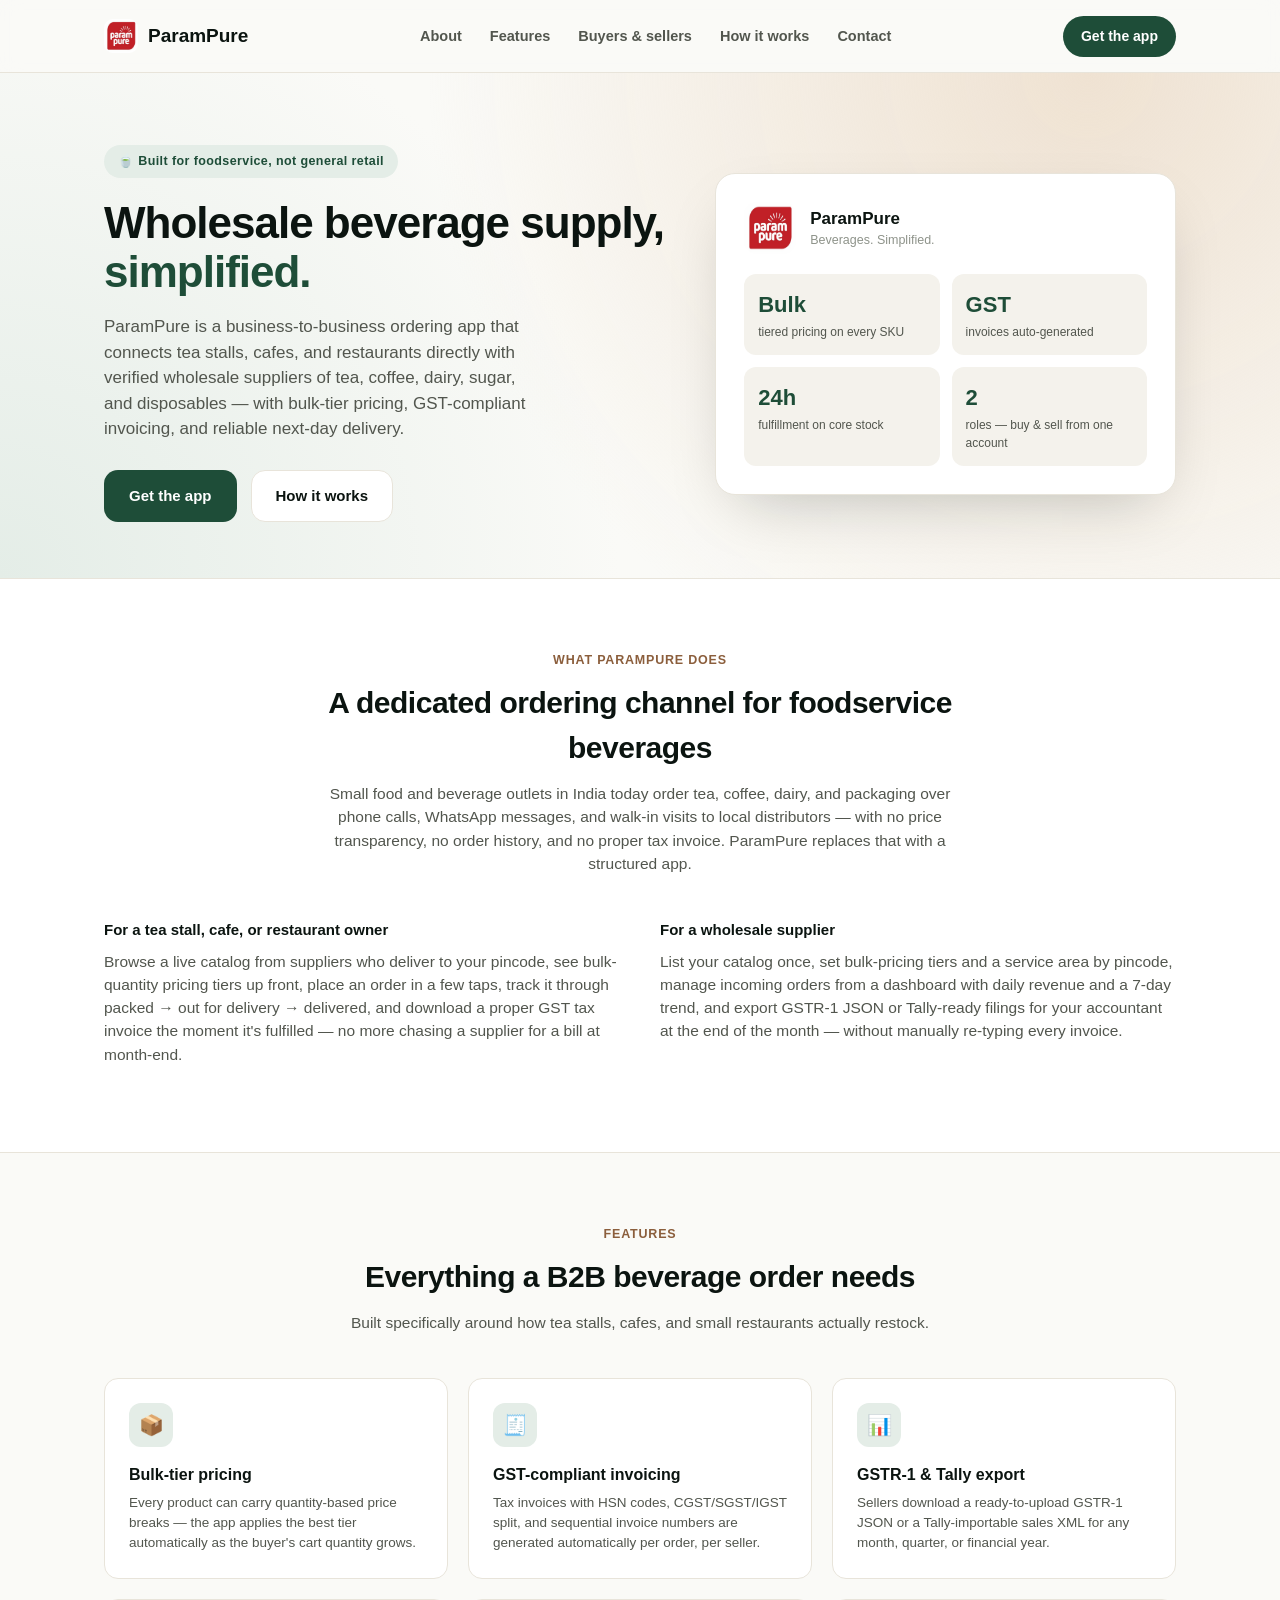
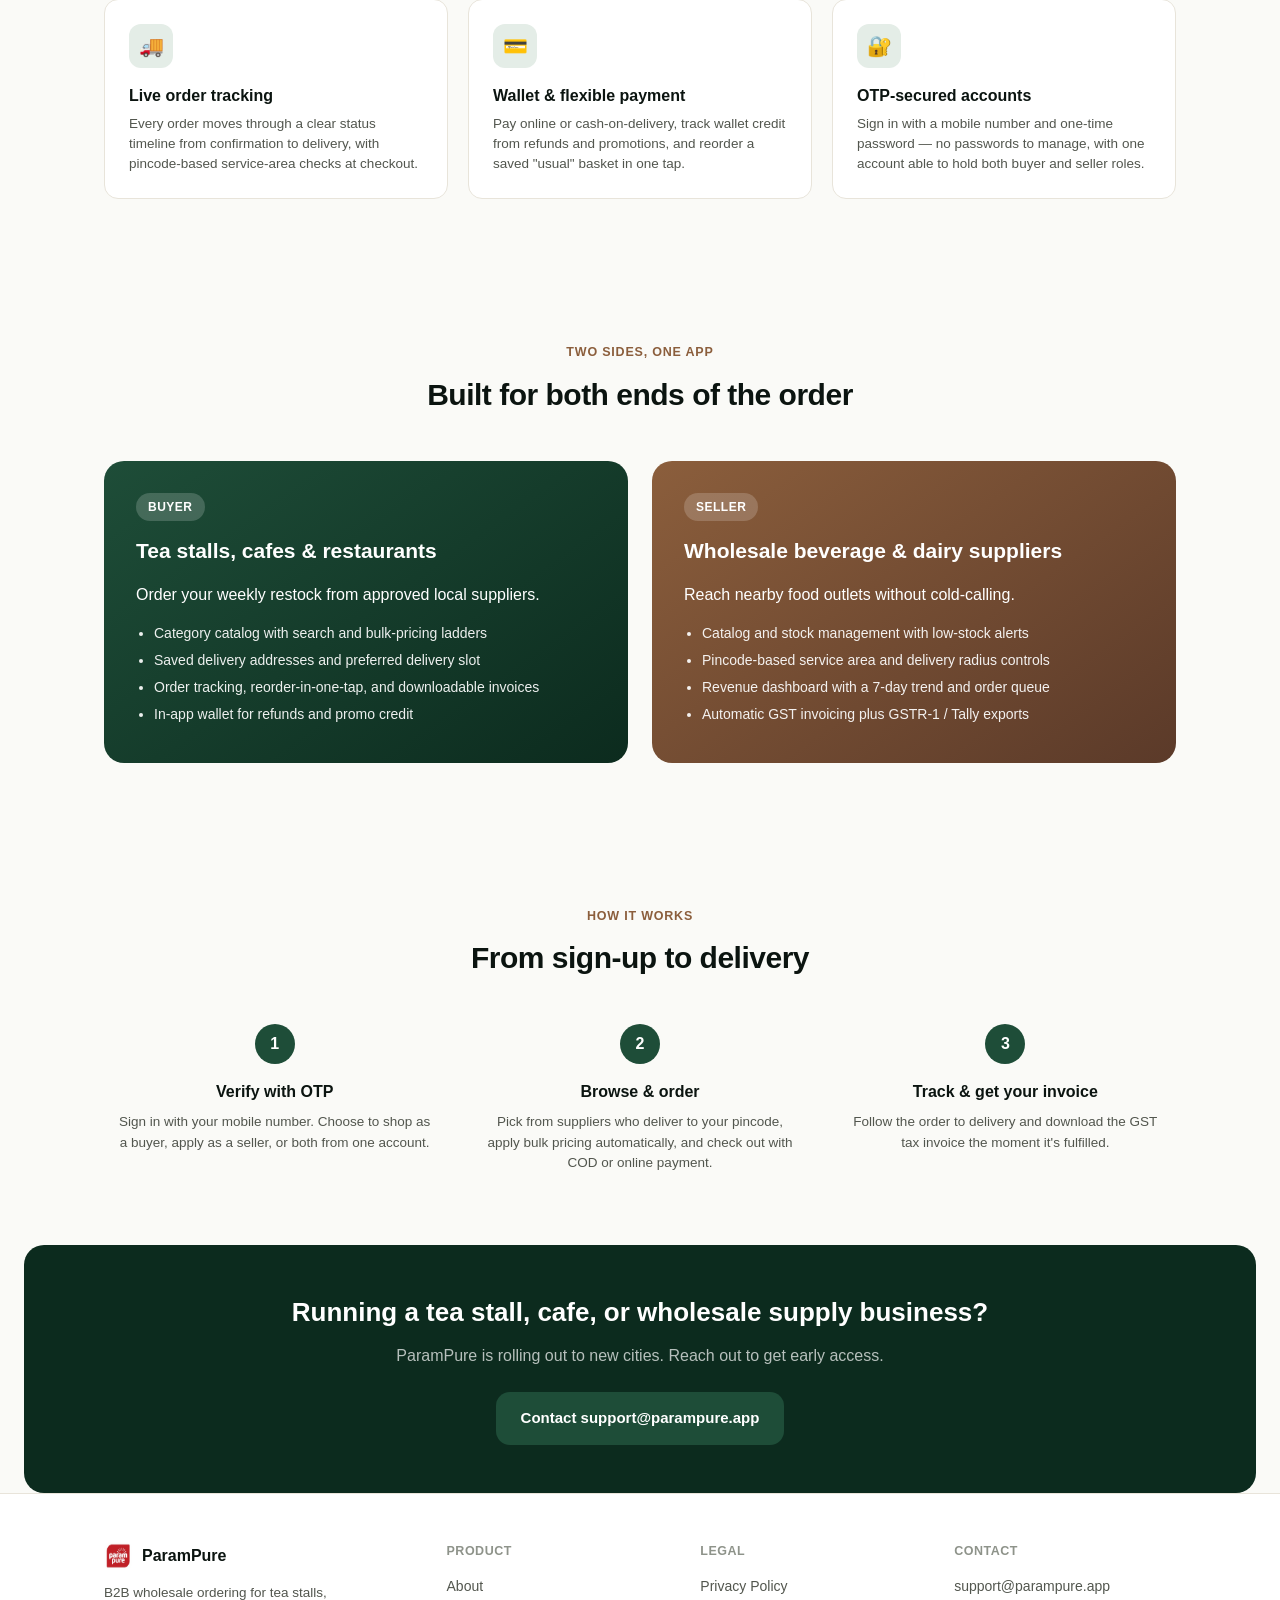
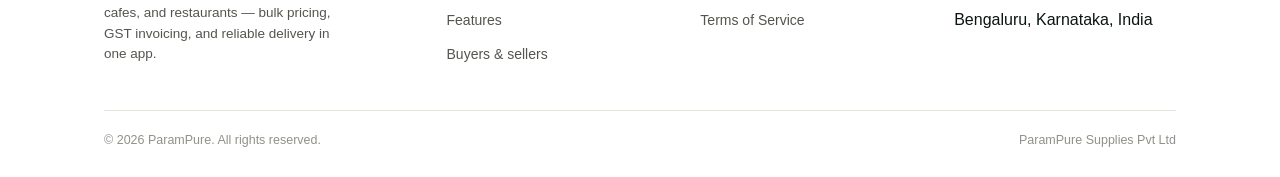
==== index.html @ ceb115aa "first commit" ====
<!doctype html>
<html lang="en">
<head>
<meta charset="utf-8" />
<meta name="viewport" content="width=device-width, initial-scale=1" />
<title>ParamPure — Wholesale beverage supply for tea stalls, cafes & restaurants</title>
<meta name="description" content="ParamPure is a B2B ordering app that connects tea stalls, cafes, and restaurants with verified wholesale beverage suppliers — bulk-tier pricing, GST-compliant invoicing, and next-day delivery." />
<link rel="icon" href="assets/favicon-32.png" sizes="32x32" />
<link rel="apple-touch-icon" href="assets/apple-touch-icon.png" />
<meta property="og:title" content="ParamPure — B2B beverage supply, simplified" />
<meta property="og:description" content="Bulk ordering, GST invoicing, and next-day delivery for tea stalls, cafes & restaurants." />
<meta property="og:image" content="assets/og-logo.png" />
<meta property="og:type" content="website" />
<link rel="stylesheet" href="assets/styles.css" />
</head>
<body>

<nav class="nav">
  <div class="wrap">
    <a class="brand" href="#top">
      <img src="assets/logo.png" alt="ParamPure logo" />
      ParamPure
    </a>
    <ul class="nav-links">
      <li><a href="#purpose">About</a></li>
      <li><a href="#features">Features</a></li>
      <li><a href="#roles">Buyers &amp; sellers</a></li>
      <li><a href="#how-it-works">How it works</a></li>
      <li><a href="#contact">Contact</a></li>
    </ul>
    <a class="nav-cta" href="#contact">Get the app</a>
  </div>
</nav>

<header class="hero" id="top">
  <div class="wrap">
    <div>
      <span class="eyebrow">🍵 Built for foodservice, not general retail</span>
      <h1>Wholesale beverage supply,<br><span>simplified.</span></h1>
      <p class="lede">
        ParamPure is a business-to-business ordering app that connects tea
        stalls, cafes, and restaurants directly with verified wholesale
        suppliers of tea, coffee, dairy, sugar, and disposables — with
        bulk-tier pricing, GST-compliant invoicing, and reliable next-day
        delivery.
      </p>
      <div class="cta-row">
        <a class="btn btn-primary" href="#contact">Get the app</a>
        <a class="btn btn-secondary" href="#purpose">How it works</a>
      </div>
    </div>
    <div class="hero-card">
      <div class="hero-card-top">
        <img src="assets/logo.png" alt="ParamPure" />
        <div>
          <div class="name">ParamPure</div>
          <div class="sub">Beverages. Simplified.</div>
        </div>
      </div>
      <div class="stat-grid">
        <div class="stat"><div class="num">Bulk</div><div class="label">tiered pricing on every SKU</div></div>
        <div class="stat"><div class="num">GST</div><div class="label">invoices auto-generated</div></div>
        <div class="stat"><div class="num">24h</div><div class="label">fulfillment on core stock</div></div>
        <div class="stat"><div class="num">2</div><div class="label">roles — buy &amp; sell from one account</div></div>
      </div>
    </div>
  </div>
</header>

<section class="purpose" id="purpose">
  <div class="wrap">
    <div class="section-head">
      <div class="kicker">What ParamPure does</div>
      <h2>A dedicated ordering channel for foodservice beverages</h2>
      <p>
        Small food and beverage outlets in India today order tea, coffee,
        dairy, and packaging over phone calls, WhatsApp messages, and
        walk-in visits to local distributors — with no price transparency,
        no order history, and no proper tax invoice. ParamPure replaces that
        with a structured app.
      </p>
    </div>
    <div class="purpose-grid">
      <div>
        <h3>For a tea stall, cafe, or restaurant owner</h3>
        <p>
          Browse a live catalog from suppliers who deliver to your pincode,
          see bulk-quantity pricing tiers up front, place an order in a
          few taps, track it through packed → out for delivery → delivered,
          and download a proper GST tax invoice the moment it's fulfilled —
          no more chasing a supplier for a bill at month-end.
        </p>
      </div>
      <div>
        <h3>For a wholesale supplier</h3>
        <p>
          List your catalog once, set bulk-pricing tiers and a service
          area by pincode, manage incoming orders from a dashboard with
          daily revenue and a 7-day trend, and export GSTR-1 JSON or
          Tally-ready filings for your accountant at the end of the
          month — without manually re-typing every invoice.
        </p>
      </div>
    </div>
  </div>
</section>

<section id="features">
  <div class="wrap">
    <div class="section-head">
      <div class="kicker">Features</div>
      <h2>Everything a B2B beverage order needs</h2>
      <p>Built specifically around how tea stalls, cafes, and small restaurants actually restock.</p>
    </div>
    <div class="features-grid">
      <div class="feature-card">
        <div class="feature-icon">📦</div>
        <h3>Bulk-tier pricing</h3>
        <p>Every product can carry quantity-based price breaks — the app applies the best tier automatically as the buyer's cart quantity grows.</p>
      </div>
      <div class="feature-card">
        <div class="feature-icon">🧾</div>
        <h3>GST-compliant invoicing</h3>
        <p>Tax invoices with HSN codes, CGST/SGST/IGST split, and sequential invoice numbers are generated automatically per order, per seller.</p>
      </div>
      <div class="feature-card">
        <div class="feature-icon">📊</div>
        <h3>GSTR-1 &amp; Tally export</h3>
        <p>Sellers download a ready-to-upload GSTR-1 JSON or a Tally-importable sales XML for any month, quarter, or financial year.</p>
      </div>
      <div class="feature-card">
        <div class="feature-icon">🚚</div>
        <h3>Live order tracking</h3>
        <p>Every order moves through a clear status timeline from confirmation to delivery, with pincode-based service-area checks at checkout.</p>
      </div>
      <div class="feature-card">
        <div class="feature-icon">💳</div>
        <h3>Wallet &amp; flexible payment</h3>
        <p>Pay online or cash-on-delivery, track wallet credit from refunds and promotions, and reorder a saved "usual" basket in one tap.</p>
      </div>
      <div class="feature-card">
        <div class="feature-icon">🔐</div>
        <h3>OTP-secured accounts</h3>
        <p>Sign in with a mobile number and one-time password — no passwords to manage, with one account able to hold both buyer and seller roles.</p>
      </div>
    </div>
  </div>
</section>

<section id="roles">
  <div class="wrap">
    <div class="section-head">
      <div class="kicker">Two sides, one app</div>
      <h2>Built for both ends of the order</h2>
    </div>
    <div class="roles-grid">
      <div class="role-card buyer">
        <span class="tag">BUYER</span>
        <h3>Tea stalls, cafes &amp; restaurants</h3>
        <p>Order your weekly restock from approved local suppliers.</p>
        <ul>
          <li>Category catalog with search and bulk-pricing ladders</li>
          <li>Saved delivery addresses and preferred delivery slot</li>
          <li>Order tracking, reorder-in-one-tap, and downloadable invoices</li>
          <li>In-app wallet for refunds and promo credit</li>
        </ul>
      </div>
      <div class="role-card seller">
        <span class="tag">SELLER</span>
        <h3>Wholesale beverage &amp; dairy suppliers</h3>
        <p>Reach nearby food outlets without cold-calling.</p>
        <ul>
          <li>Catalog and stock management with low-stock alerts</li>
          <li>Pincode-based service area and delivery radius controls</li>
          <li>Revenue dashboard with a 7-day trend and order queue</li>
          <li>Automatic GST invoicing plus GSTR-1 / Tally exports</li>
        </ul>
      </div>
    </div>
  </div>
</section>

<section id="how-it-works">
  <div class="wrap">
    <div class="section-head">
      <div class="kicker">How it works</div>
      <h2>From sign-up to delivery</h2>
    </div>
    <div class="steps">
      <div class="step">
        <div class="step-num">1</div>
        <h3>Verify with OTP</h3>
        <p>Sign in with your mobile number. Choose to shop as a buyer, apply as a seller, or both from one account.</p>
      </div>
      <div class="step">
        <div class="step-num">2</div>
        <h3>Browse &amp; order</h3>
        <p>Pick from suppliers who deliver to your pincode, apply bulk pricing automatically, and check out with COD or online payment.</p>
      </div>
      <div class="step">
        <div class="step-num">3</div>
        <h3>Track &amp; get your invoice</h3>
        <p>Follow the order to delivery and download the GST tax invoice the moment it's fulfilled.</p>
      </div>
    </div>
  </div>
</section>

<div class="cta-band">
  <h2>Running a tea stall, cafe, or wholesale supply business?</h2>
  <p>ParamPure is rolling out to new cities. Reach out to get early access.</p>
  <div class="cta-row" id="contact">
    <a class="btn btn-primary" href="mailto:support@parampure.app">Contact support@parampure.app</a>
  </div>
</div>

<footer>
  <div class="wrap">
    <div class="footer-grid">
      <div>
        <div class="footer-brand">
          <img src="assets/logo.png" alt="ParamPure logo" />
          ParamPure
        </div>
        <p class="footer-desc">B2B wholesale ordering for tea stalls, cafes, and restaurants — bulk pricing, GST invoicing, and reliable delivery in one app.</p>
      </div>
      <div class="footer-col">
        <h4>Product</h4>
        <ul>
          <li><a href="#purpose">About</a></li>
          <li><a href="#features">Features</a></li>
          <li><a href="#roles">Buyers &amp; sellers</a></li>
        </ul>
      </div>
      <div class="footer-col">
        <h4>Legal</h4>
        <ul>
          <li><a href="privacy.html">Privacy Policy</a></li>
          <li><a href="terms.html">Terms of Service</a></li>
        </ul>
      </div>
      <div class="footer-col">
        <h4>Contact</h4>
        <ul>
          <li><a href="mailto:support@parampure.app">support@parampure.app</a></li>
          <li>Bengaluru, Karnataka, India</li>
        </ul>
      </div>
    </div>
    <div class="footer-bottom">
      <span>© 2026 ParamPure. All rights reserved.</span>
      <span>ParamPure Supplies Pvt Ltd</span>
    </div>
  </div>
</footer>

</body>
</html>
---- assets/styles.css ----
:root {
  --primary: #1e4d38;
  --primary-dark: #0c2b1e;
  --primary-soft: #e4ede7;
  --accent: #8b5e3c;
  --accent-soft: #efe2d2;
  --gold: #c9a24a;
  --gold-soft: #f6eed4;
  --bg: #fafaf7;
  --surface: #ffffff;
  --surface-alt: #f4f2ec;
  --border: #e8e4da;
  --text: #0b1410;
  --text-secondary: #52564e;
  --text-muted: #8e938a;
  --radius-lg: 20px;
  --radius-md: 14px;
  --max-w: 1120px;
}

* { box-sizing: border-box; }

html { scroll-behavior: smooth; }

body {
  margin: 0;
  font-family: "Inter", -apple-system, BlinkMacSystemFont, "Segoe UI", Roboto, sans-serif;
  background: var(--bg);
  color: var(--text);
  line-height: 1.5;
  -webkit-font-smoothing: antialiased;
}

a { color: inherit; }

img { max-width: 100%; display: block; }

.wrap {
  max-width: var(--max-w);
  margin: 0 auto;
  padding: 0 24px;
}

/* ---------- Nav ---------- */
.nav {
  position: sticky;
  top: 0;
  z-index: 50;
  background: rgba(250, 250, 247, 0.85);
  backdrop-filter: blur(10px);
  border-bottom: 1px solid var(--border);
}
.nav .wrap {
  display: flex;
  align-items: center;
  justify-content: space-between;
  height: 72px;
}
.brand {
  display: flex;
  align-items: center;
  gap: 10px;
  font-weight: 800;
  font-size: 19px;
  text-decoration: none;
  color: var(--text);
}
.brand img { width: 34px; height: 34px; border-radius: 9px; }
.nav-links {
  display: flex;
  gap: 28px;
  list-style: none;
  margin: 0;
  padding: 0;
}
.nav-links a {
  text-decoration: none;
  font-size: 14.5px;
  font-weight: 600;
  color: var(--text-secondary);
  transition: color .15s;
}
.nav-links a:hover { color: var(--primary); }
.nav-cta {
  display: inline-flex;
  align-items: center;
  gap: 6px;
  background: var(--primary);
  color: #fff;
  padding: 10px 18px;
  border-radius: 999px;
  font-weight: 700;
  font-size: 14px;
  text-decoration: none;
  white-space: nowrap;
}
.nav-toggle { display: none; }

@media (max-width: 800px) {
  .nav-links { display: none; }
  .nav-toggle {
    display: inline-flex;
    background: none;
    border: none;
    cursor: pointer;
    padding: 8px;
  }
}

/* ---------- Hero ---------- */
.hero {
  padding: 72px 0 56px;
  background:
    radial-gradient(circle at 85% 0%, var(--accent-soft) 0%, transparent 55%),
    radial-gradient(circle at 0% 100%, var(--primary-soft) 0%, transparent 45%);
}
.hero .wrap {
  display: grid;
  grid-template-columns: 1.1fr 0.9fr;
  gap: 48px;
  align-items: center;
}
.eyebrow {
  display: inline-flex;
  align-items: center;
  gap: 8px;
  background: var(--primary-soft);
  color: var(--primary);
  font-weight: 700;
  font-size: 12.5px;
  letter-spacing: 0.4px;
  padding: 7px 14px;
  border-radius: 999px;
  margin-bottom: 20px;
}
h1 {
  font-size: 44px;
  line-height: 1.12;
  letter-spacing: -1px;
  font-weight: 800;
  margin: 0 0 18px;
}
h1 span { color: var(--primary); }
.lede {
  font-size: 17px;
  color: var(--text-secondary);
  max-width: 46ch;
  margin: 0 0 28px;
}
.cta-row { display: flex; gap: 14px; flex-wrap: wrap; }
.btn {
  display: inline-flex;
  align-items: center;
  gap: 8px;
  padding: 14px 24px;
  border-radius: 14px;
  font-weight: 700;
  font-size: 15px;
  text-decoration: none;
  border: 1px solid transparent;
}
.btn-primary { background: var(--primary); color: #fff; }
.btn-secondary { background: var(--surface); color: var(--text); border-color: var(--border); }

.hero-card {
  background: var(--surface);
  border: 1px solid var(--border);
  border-radius: var(--radius-lg);
  padding: 28px;
  box-shadow: 0 24px 60px -24px rgba(11, 20, 16, 0.25);
}
.hero-card-top {
  display: flex;
  align-items: center;
  gap: 14px;
  margin-bottom: 20px;
}
.hero-card-top img { width: 52px; height: 52px; border-radius: 14px; }
.hero-card-top .name { font-weight: 800; font-size: 17px; }
.hero-card-top .sub { font-size: 12.5px; color: var(--text-muted); }
.stat-grid {
  display: grid;
  grid-template-columns: repeat(2, 1fr);
  gap: 12px;
}
.stat {
  background: var(--surface-alt);
  border-radius: 12px;
  padding: 14px;
}
.stat .num { font-size: 22px; font-weight: 800; color: var(--primary); }
.stat .label { font-size: 12px; color: var(--text-secondary); margin-top: 2px; }

@media (max-width: 800px) {
  .hero .wrap { grid-template-columns: 1fr; }
  h1 { font-size: 32px; }
}

/* ---------- Section shells ---------- */
section { padding: 72px 0; }
.section-head { max-width: 640px; margin: 0 auto 44px; text-align: center; }
.section-head .kicker {
  color: var(--accent);
  font-weight: 800;
  font-size: 12.5px;
  letter-spacing: 0.8px;
  text-transform: uppercase;
  margin-bottom: 10px;
}
.section-head h2 { font-size: 30px; letter-spacing: -0.5px; margin: 0 0 12px; }
.section-head p { color: var(--text-secondary); font-size: 15.5px; margin: 0; }

/* ---------- Purpose ---------- */
.purpose { background: var(--surface); border-top: 1px solid var(--border); border-bottom: 1px solid var(--border); }
.purpose-grid {
  display: grid;
  grid-template-columns: repeat(2, 1fr);
  gap: 40px;
  align-items: start;
}
.purpose-grid p { color: var(--text-secondary); font-size: 15.5px; margin: 0 0 14px; }
.purpose-grid h3 { font-size: 15px; margin: 0 0 8px; }
@media (max-width: 800px) { .purpose-grid { grid-template-columns: 1fr; } }

/* ---------- Features ---------- */
.features-grid {
  display: grid;
  grid-template-columns: repeat(3, 1fr);
  gap: 20px;
}
.feature-card {
  background: var(--surface);
  border: 1px solid var(--border);
  border-radius: var(--radius-md);
  padding: 24px;
}
.feature-icon {
  width: 44px;
  height: 44px;
  border-radius: 12px;
  background: var(--primary-soft);
  display: flex;
  align-items: center;
  justify-content: center;
  margin-bottom: 16px;
  font-size: 20px;
}
.feature-card h3 { font-size: 16px; margin: 0 0 6px; }
.feature-card p { font-size: 13.5px; color: var(--text-secondary); margin: 0; }
@media (max-width: 900px) { .features-grid { grid-template-columns: repeat(2, 1fr); } }
@media (max-width: 600px) { .features-grid { grid-template-columns: 1fr; } }

/* ---------- Roles (buyer/seller) ---------- */
.roles-grid { display: grid; grid-template-columns: 1fr 1fr; gap: 24px; }
.role-card {
  border-radius: var(--radius-lg);
  padding: 32px;
  color: #fff;
}
.role-card.buyer { background: linear-gradient(145deg, var(--primary) 0%, var(--primary-dark) 100%); }
.role-card.seller { background: linear-gradient(145deg, var(--accent) 0%, #5b3a29 100%); }
.role-card .tag {
  display: inline-block;
  background: rgba(255,255,255,0.18);
  font-size: 12px;
  font-weight: 700;
  letter-spacing: 0.5px;
  padding: 5px 12px;
  border-radius: 999px;
  margin-bottom: 14px;
}
.role-card h3 { font-size: 21px; margin: 0 0 10px; }
.role-card ul { padding-left: 18px; margin: 16px 0 0; font-size: 14px; opacity: 0.92; }
.role-card li { margin-bottom: 6px; }
@media (max-width: 800px) { .roles-grid { grid-template-columns: 1fr; } }

/* ---------- Steps ---------- */
.steps { display: grid; grid-template-columns: repeat(3, 1fr); gap: 24px; }
.step { text-align: center; padding: 0 12px; }
.step-num {
  width: 40px; height: 40px;
  border-radius: 50%;
  background: var(--primary);
  color: #fff;
  display: flex; align-items: center; justify-content: center;
  font-weight: 800;
  margin: 0 auto 16px;
}
.step h3 { font-size: 16px; margin: 0 0 8px; }
.step p { font-size: 13.5px; color: var(--text-secondary); margin: 0; }
@media (max-width: 800px) { .steps { grid-template-columns: 1fr; gap: 32px; } }

/* ---------- CTA band ---------- */
.cta-band {
  background: var(--primary-dark);
  color: #fff;
  border-radius: var(--radius-lg);
  padding: 48px;
  text-align: center;
  margin: 0 24px;
}
.cta-band h2 { font-size: 26px; margin: 0 0 12px; }
.cta-band p { color: rgba(255,255,255,0.7); margin: 0 0 24px; }
.cta-band .cta-row { justify-content: center; }
.cta-band .btn-secondary { background: rgba(255,255,255,0.1); color: #fff; border-color: rgba(255,255,255,0.2); }

/* ---------- Footer ---------- */
footer { background: var(--surface); border-top: 1px solid var(--border); padding: 48px 0 28px; }
.footer-grid {
  display: grid;
  grid-template-columns: 1.4fr 1fr 1fr 1fr;
  gap: 32px;
  margin-bottom: 32px;
}
.footer-brand { display: flex; align-items: center; gap: 10px; font-weight: 800; margin-bottom: 10px; }
.footer-brand img { width: 28px; height: 28px; border-radius: 8px; }
.footer-desc { color: var(--text-secondary); font-size: 13.5px; max-width: 32ch; }
.footer-col h4 { font-size: 12.5px; text-transform: uppercase; letter-spacing: 0.5px; color: var(--text-muted); margin: 0 0 14px; }
.footer-col ul { list-style: none; padding: 0; margin: 0; }
.footer-col li { margin-bottom: 10px; }
.footer-col a { text-decoration: none; font-size: 14px; color: var(--text-secondary); }
.footer-col a:hover { color: var(--primary); }
.footer-bottom {
  border-top: 1px solid var(--border);
  padding-top: 20px;
  display: flex;
  justify-content: space-between;
  flex-wrap: wrap;
  gap: 10px;
  font-size: 12.5px;
  color: var(--text-muted);
}
@media (max-width: 800px) { .footer-grid { grid-template-columns: 1fr 1fr; } }
@media (max-width: 500px) { .footer-grid { grid-template-columns: 1fr; } }

/* ---------- Legal pages ---------- */
.legal-doc { max-width: 760px; margin: 0 auto; padding: 56px 24px 80px; }
.legal-doc h1 { font-size: 30px; margin-bottom: 4px; }
.legal-doc .updated { color: var(--text-muted); font-size: 13px; margin-bottom: 32px; }
.legal-doc h2 { font-size: 17px; margin: 28px 0 8px; }
.legal-doc p { color: var(--text-secondary); font-size: 14.5px; line-height: 1.6; margin: 0; }
.legal-doc .contact-note { text-align: center; margin-top: 40px; color: var(--text-muted); font-size: 13px; }
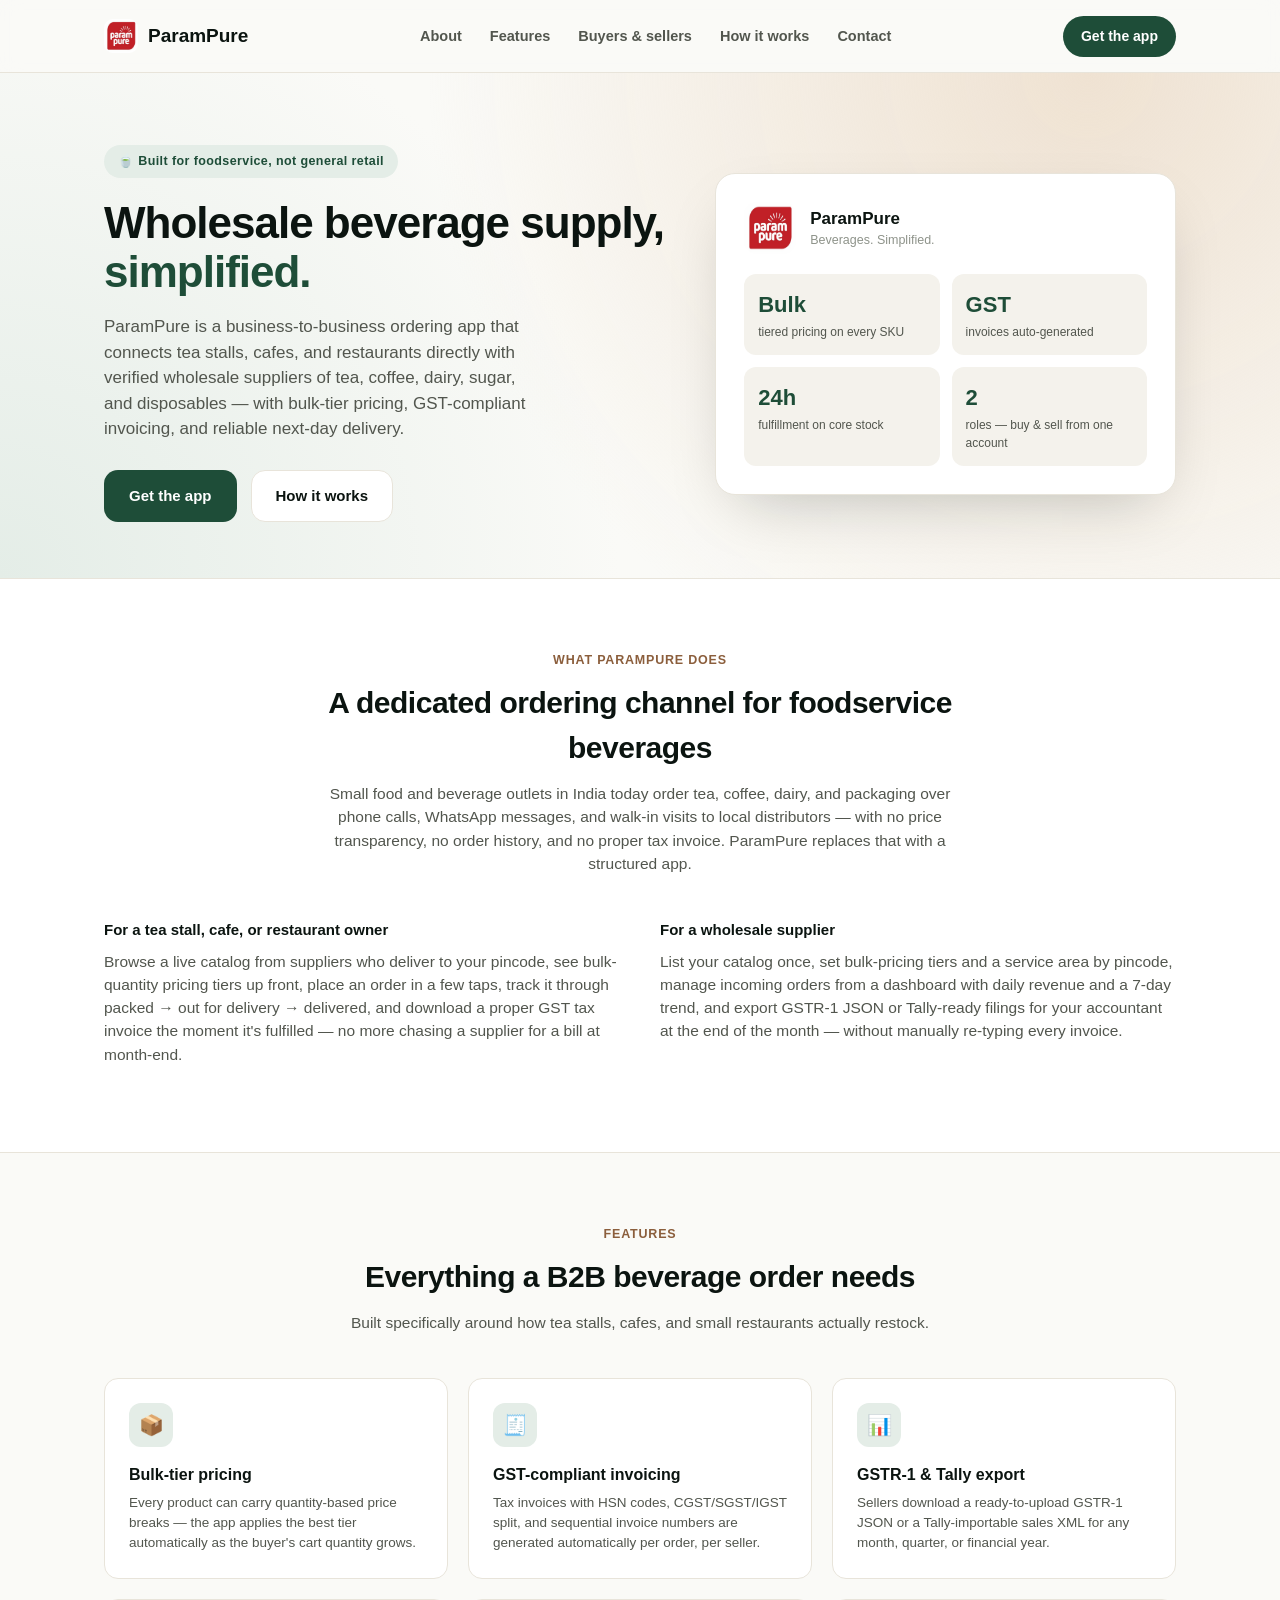
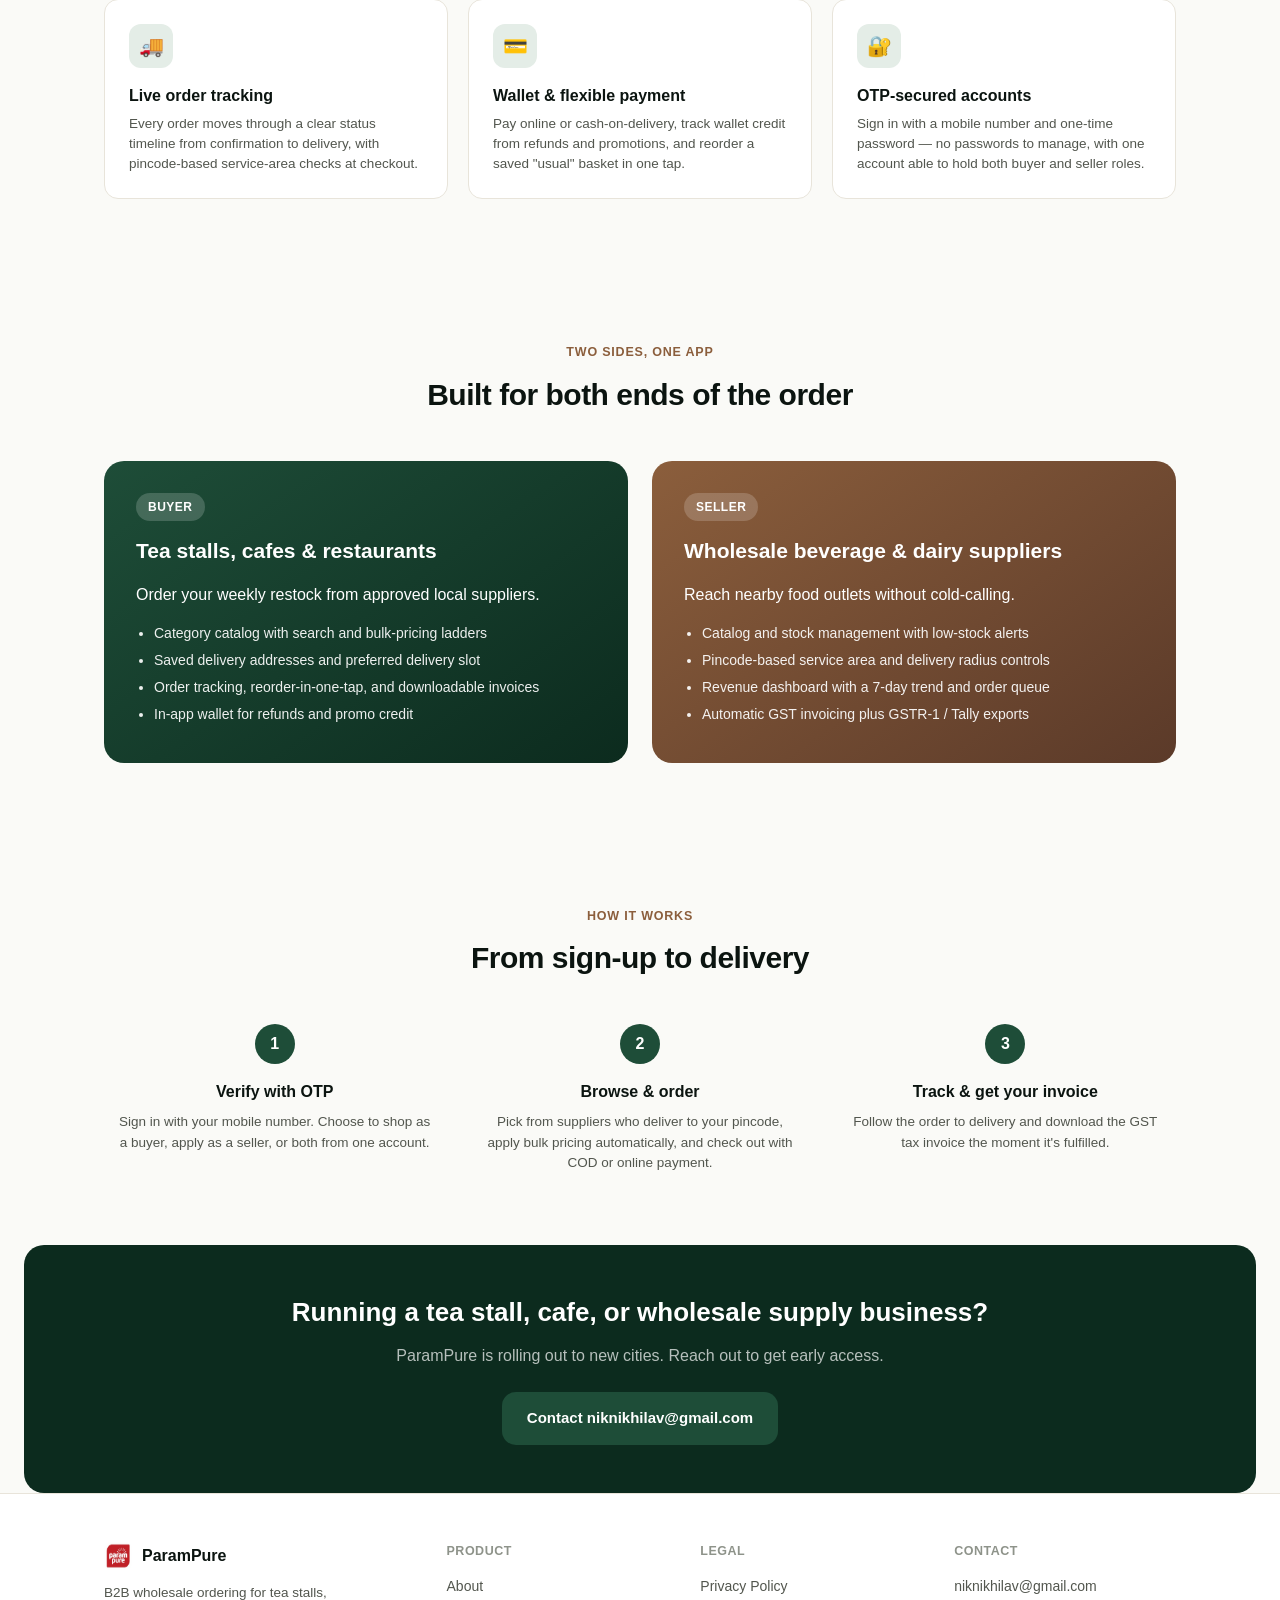
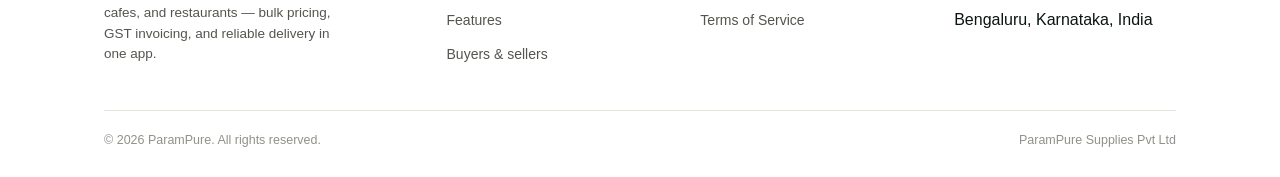
==== commit 87d44db2: "Update support contacts to real addresses" ====
--- a/index.html
+++ b/index.html
@@ -210,7 +210,7 @@
   <h2>Running a tea stall, cafe, or wholesale supply business?</h2>
   <p>ParamPure is rolling out to new cities. Reach out to get early access.</p>
   <div class="cta-row" id="contact">
-    <a class="btn btn-primary" href="mailto:support@parampure.app">Contact support@parampure.app</a>
+    <a class="btn btn-primary" href="mailto:niknikhilav@gmail.com">Contact niknikhilav@gmail.com</a>
   </div>
 </div>
 
@@ -242,7 +242,7 @@
       <div class="footer-col">
         <h4>Contact</h4>
         <ul>
-          <li><a href="mailto:support@parampure.app">support@parampure.app</a></li>
+          <li><a href="mailto:niknikhilav@gmail.com">niknikhilav@gmail.com</a></li>
           <li>Bengaluru, Karnataka, India</li>
         </ul>
       </div>
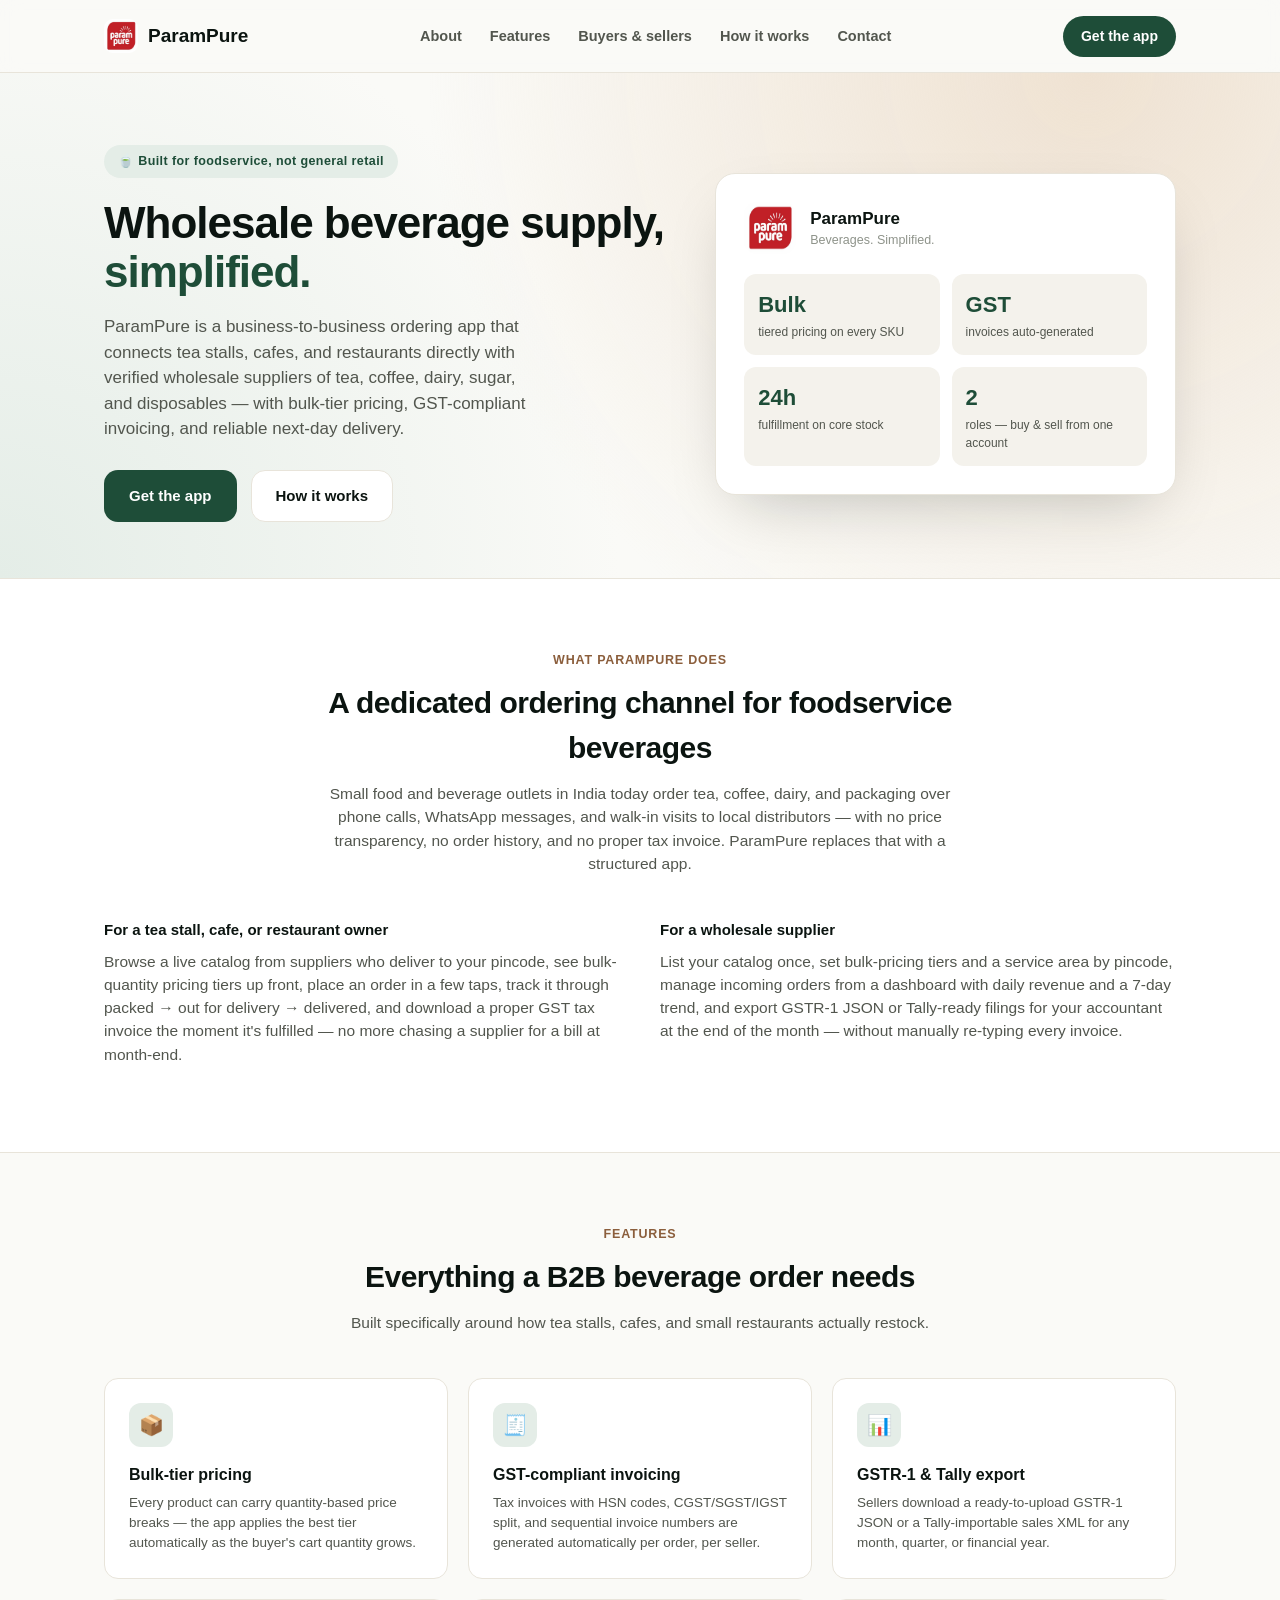
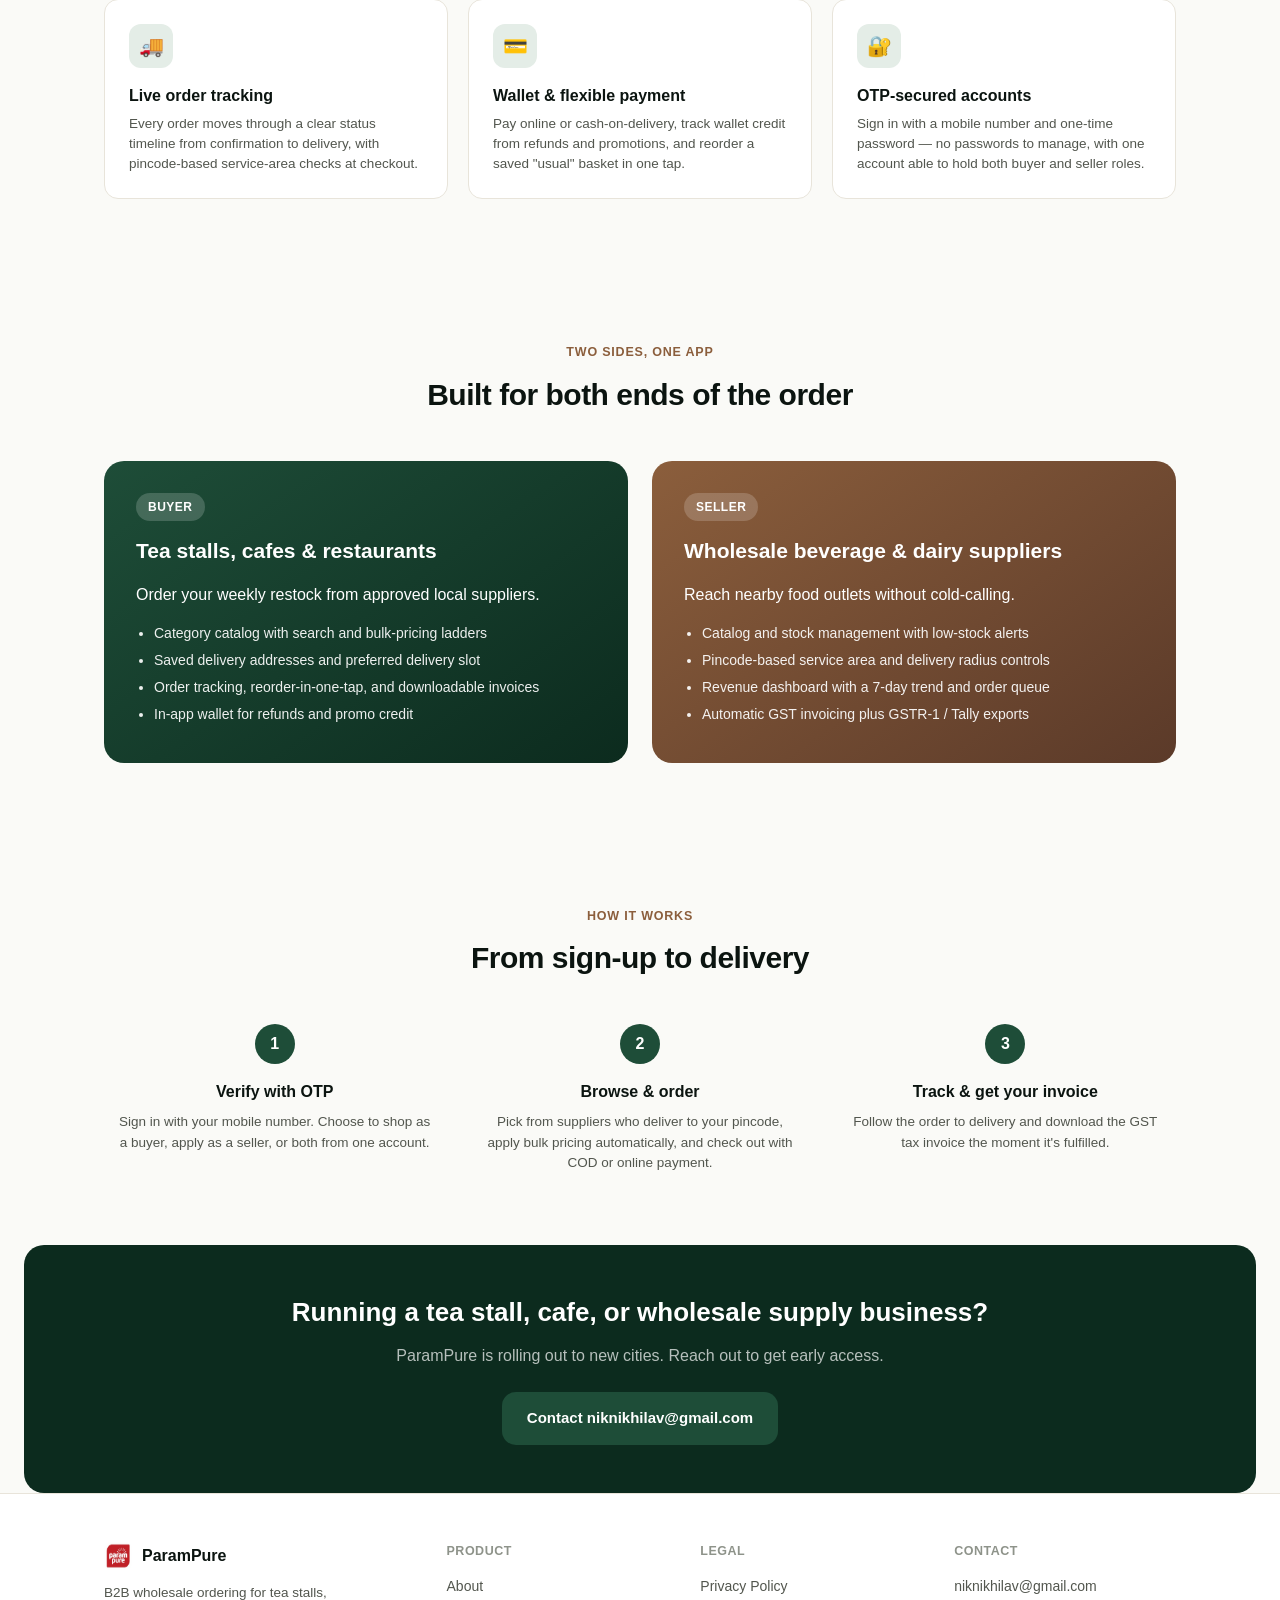
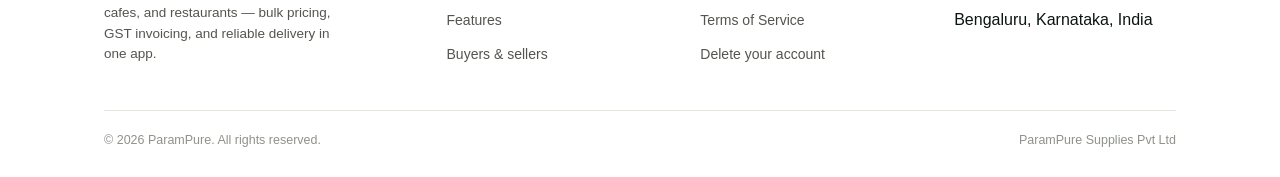
==== commit de6aaddd: "DPDP-compliant privacy policy + public account-deletion page Rewrites privacy.html against India's D" ====
--- a/index.html
+++ b/index.html
@@ -237,6 +237,7 @@
         <ul>
           <li><a href="privacy.html">Privacy Policy</a></li>
           <li><a href="terms.html">Terms of Service</a></li>
+          <li><a href="delete-account.html">Delete your account</a></li>
         </ul>
       </div>
       <div class="footer-col">
--- a/assets/styles.css
+++ b/assets/styles.css
@@ -340,3 +340,10 @@
 .legal-doc h2 { font-size: 17px; margin: 28px 0 8px; }
 .legal-doc p { color: var(--text-secondary); font-size: 14.5px; line-height: 1.6; margin: 0; }
 .legal-doc .contact-note { text-align: center; margin-top: 40px; color: var(--text-muted); font-size: 13px; }
+.legal-doc ul, .legal-doc ol { color: var(--text-secondary); font-size: 14.5px; line-height: 1.6; margin: 8px 0 0; padding-left: 20px; }
+.legal-doc li { margin-bottom: 6px; }
+.legal-doc li:last-child { margin-bottom: 0; }
+.legal-doc p + p, .legal-doc ul + p, .legal-doc ol + p { margin-top: 10px; }
+.legal-doc .callout { border: 1px solid var(--border, #e5e5e5); border-radius: 10px; padding: 16px 18px; margin: 20px 0 0; }
+.legal-doc .callout p { margin: 0; }
+.legal-doc .callout h2 { margin-top: 0; }
